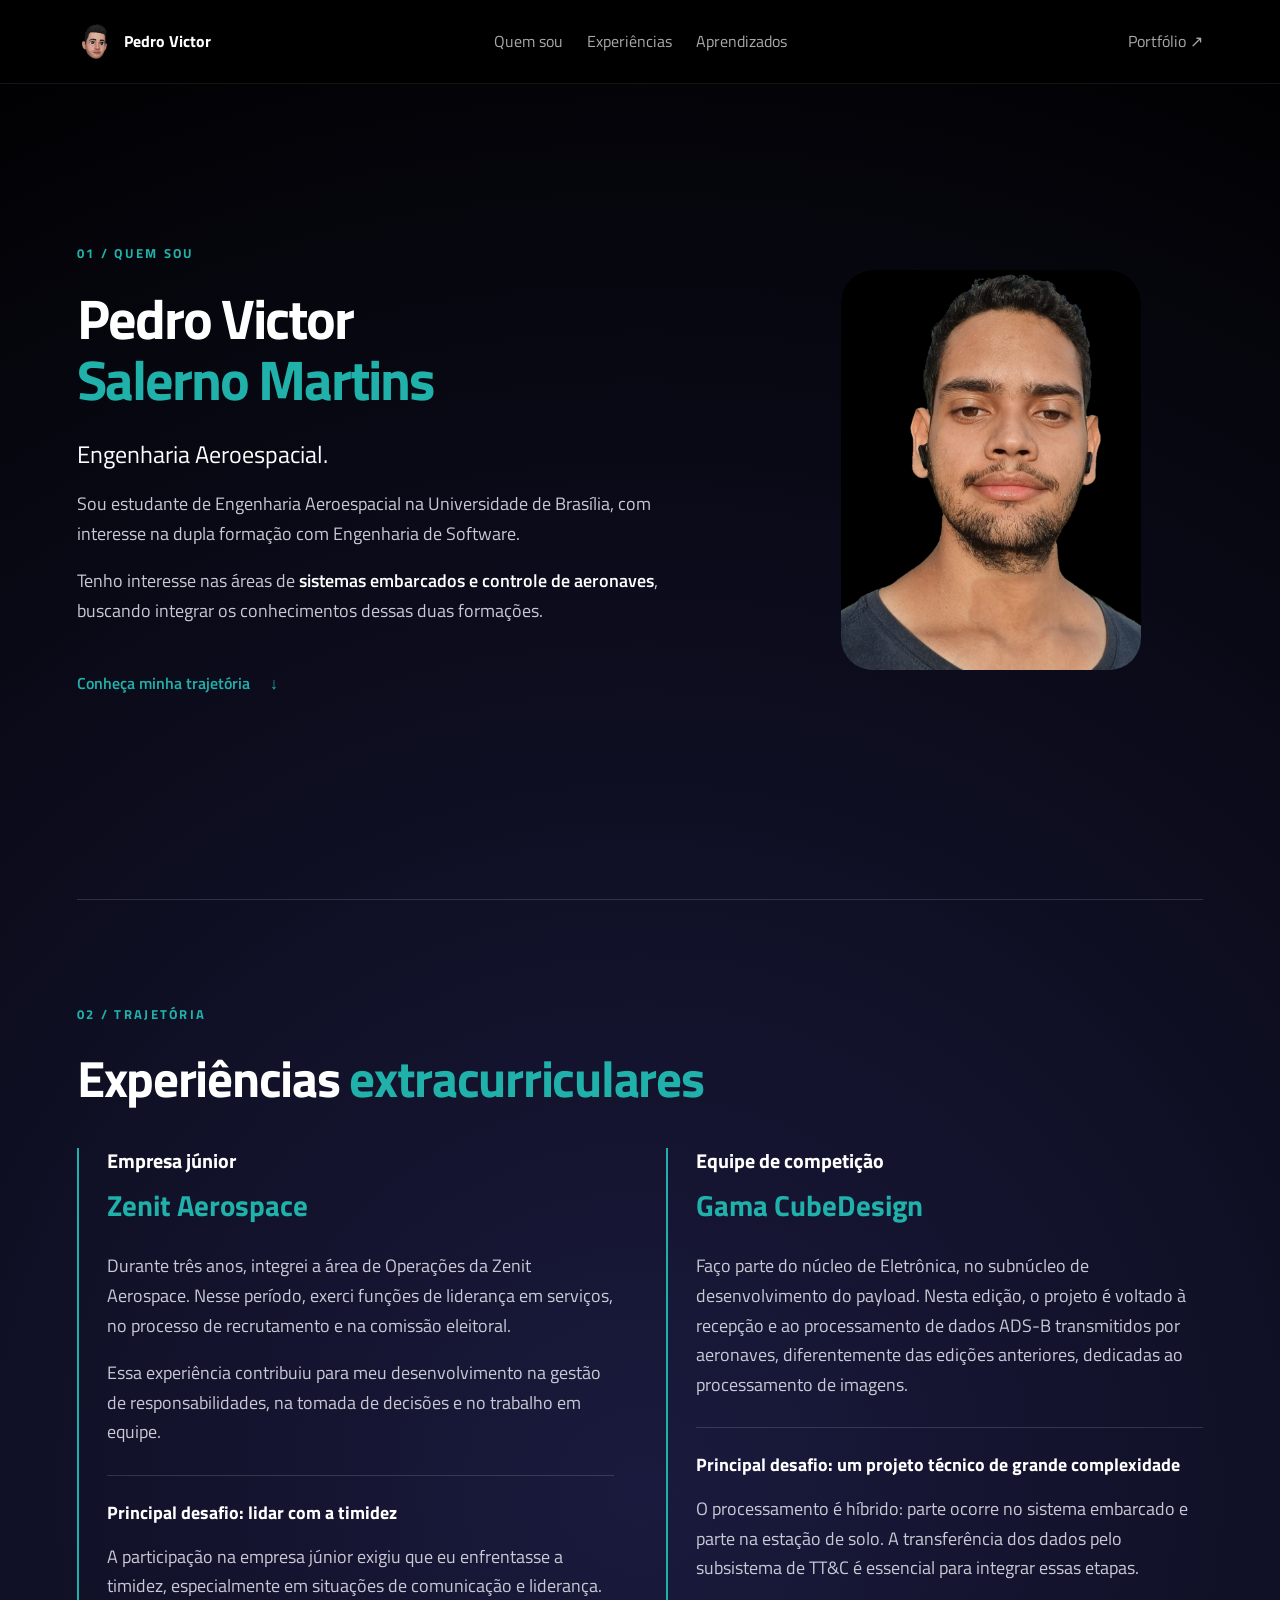
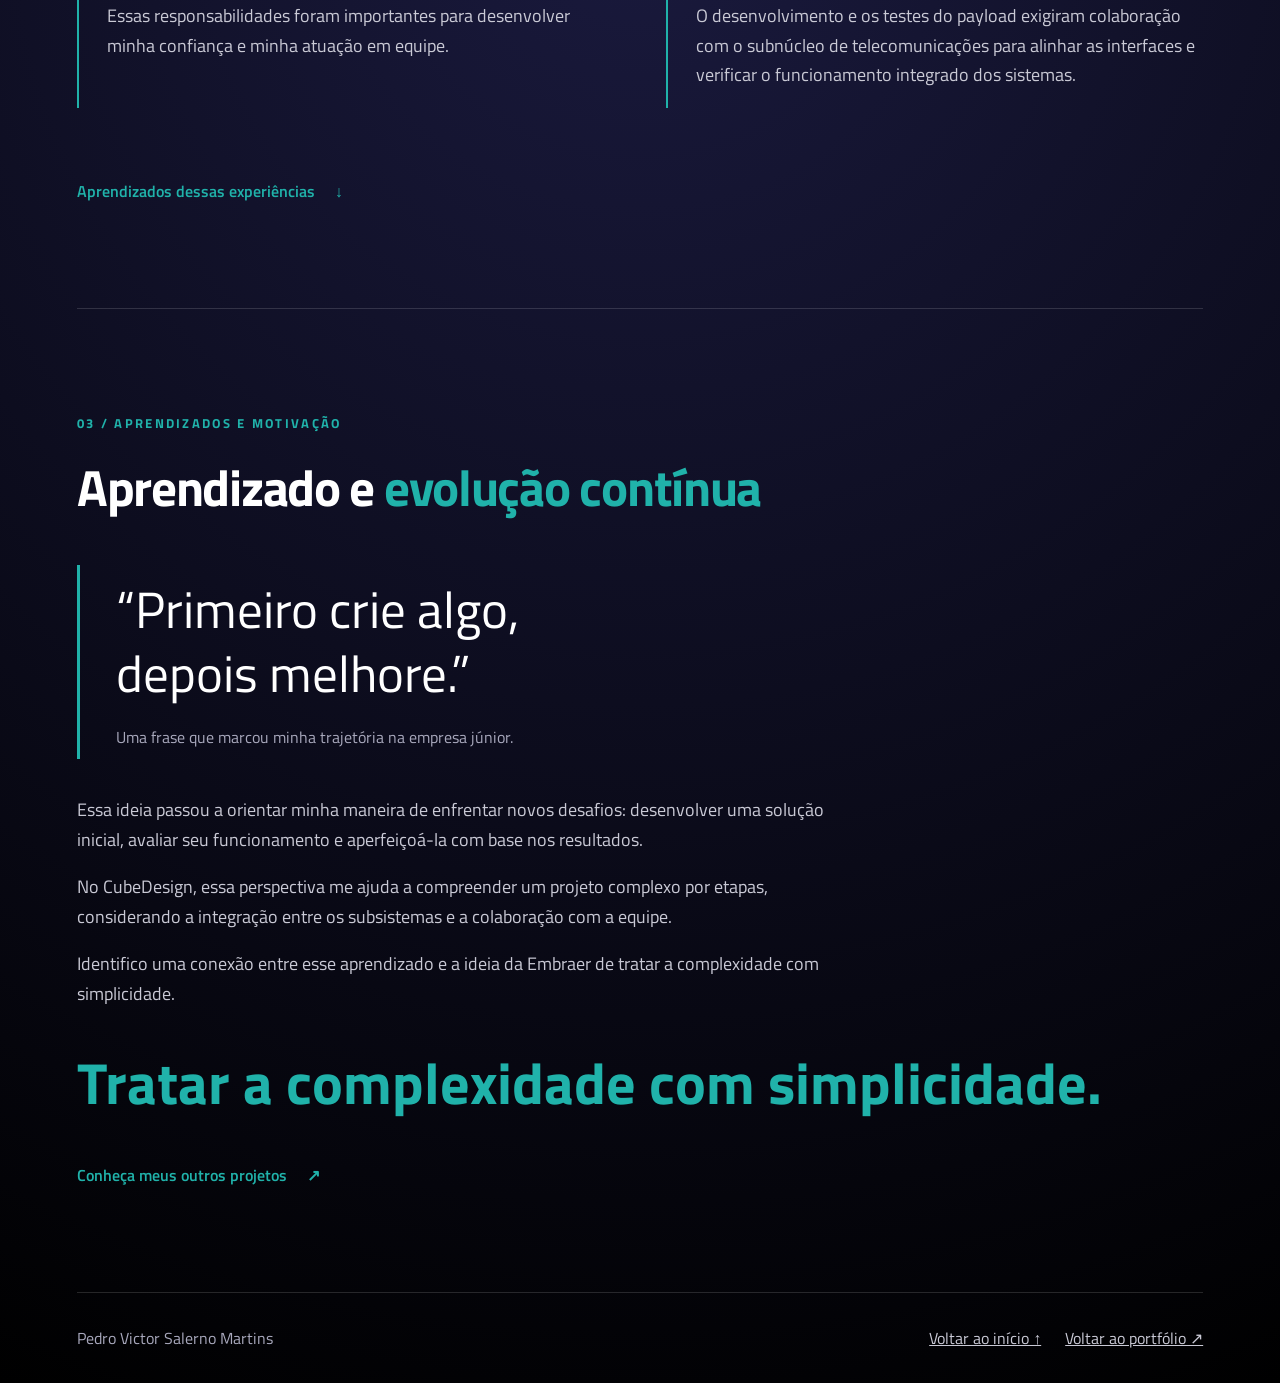
==== apresentacao.html @ 84d7f315 "Adiciona apresentação e melhora responsividade do portfólio" ====
<!DOCTYPE html>
<html lang="pt-BR">
<head>
<meta charset="UTF-8"><meta name="viewport" content="width=device-width, initial-scale=1.0">
<title>Apresentação | Pedro Victor</title>
<meta name="description" content="Conheça minha trajetória em Engenharia Aeroespacial, meu interesse em software e o desenvolvimento do payload ADS-B no Gama CubeDesign.">
<link rel="preconnect" href="https://fonts.googleapis.com"><link rel="preconnect" href="https://fonts.gstatic.com" crossorigin>
<link href="https://fonts.googleapis.com/css2?family=Titillium+Web:wght@400;600;700;900&display=swap" rel="stylesheet">
<link rel="stylesheet" href="style.css"><link rel="stylesheet" href="apresentacao.css">
</head>
<body class="presentation">
<a class="skip-link" href="#quem-sou">Pular para o conteúdo</a>
<header><div class="interface nav"><a class="brand" href="index.html" aria-label="Voltar ao portfólio"><img src="imagens/foto_barraFuncoes.png" alt="" width="35" height="35"><span>Pedro Victor</span></a><nav class="section-nav" aria-label="Seções da apresentação"><ul><li><a href="#quem-sou">Quem sou</a></li><li><a href="#trajetoria">Experiências</a></li><li><a href="#motivacao">Aprendizados</a></li></ul></nav><a class="portfolio-link" href="index.html">Portfólio ↗</a></div></header>
<main>
<section class="chapter hero" id="quem-sou" aria-labelledby="title">
<div><p class="eyebrow">01 / QUEM SOU</p><h1 id="title">Pedro Victor<br><span>Salerno Martins</span></h1><p class="lead">Engenharia Aeroespacial.</p><p>Sou estudante de Engenharia Aeroespacial na Universidade de Brasília, com interesse na dupla formação com Engenharia de Software.</p><p>Tenho interesse nas áreas de <strong>sistemas embarcados e controle de aeronaves</strong>, buscando integrar os conhecimentos dessas duas formações.</p><a class="next" href="#trajetoria">Conheça minha trajetória <span aria-hidden="true">↓</span></a></div>
<figure class="portrait"><img src="imagens/minhaFoto.jpg" alt="Pedro Victor Salerno Martins" width="600" height="800"></figure>
</section>
<section class="chapter" id="trajetoria" aria-labelledby="trajectory-title">
<p class="eyebrow">02 / TRAJETÓRIA</p><h2 id="trajectory-title">Experiências <span>extracurriculares</span></h2>
<div class="trajectory">
<article><h3>Empresa júnior</h3><p class="milestone">Zenit Aerospace</p><p>Durante três anos, integrei a área de Operações da Zenit Aerospace. Nesse período, exerci funções de liderança em serviços, no processo de recrutamento e na comissão eleitoral.</p><p>Essa experiência contribuiu para meu desenvolvimento na gestão de responsabilidades, na tomada de decisões e no trabalho em equipe.</p><div class="experience-challenge"><h4>Principal desafio: lidar com a timidez</h4><p>A participação na empresa júnior exigiu que eu enfrentasse a timidez, especialmente em situações de comunicação e liderança. Essas responsabilidades foram importantes para desenvolver minha confiança e minha atuação em equipe.</p></div></article>
<article><h3>Equipe de competição</h3><p class="milestone">Gama CubeDesign</p><p>Faço parte do núcleo de Eletrônica, no subnúcleo de desenvolvimento do payload. Nesta edição, o projeto é voltado à recepção e ao processamento de dados ADS-B transmitidos por aeronaves, diferentemente das edições anteriores, dedicadas ao processamento de imagens.</p><div class="experience-challenge"><h4>Principal desafio: um projeto técnico de grande complexidade</h4><p>O processamento é híbrido: parte ocorre no sistema embarcado e parte na estação de solo. A transferência dos dados pelo subsistema de TT&amp;C é essencial para integrar essas etapas.</p><p>O desenvolvimento e os testes do payload exigiram colaboração com o subnúcleo de telecomunicações para alinhar as interfaces e verificar o funcionamento integrado dos sistemas.</p></div></article>
</div>
<a class="next" href="#motivacao">Aprendizados dessas experiências <span aria-hidden="true">↓</span></a>
</section>
<section class="chapter motivation" id="motivacao" aria-labelledby="motivation-title">
<p class="eyebrow">03 / APRENDIZADOS E MOTIVAÇÃO</p><h2 id="motivation-title">Aprendizado e <span>evolução contínua</span></h2>
<blockquote>“Primeiro crie algo,<br>depois melhore.”<cite>Uma frase que marcou minha trajetória na empresa júnior.</cite></blockquote>
<div class="reflection"><p>Essa ideia passou a orientar minha maneira de enfrentar novos desafios: desenvolver uma solução inicial, avaliar seu funcionamento e aperfeiçoá-la com base nos resultados.</p><p>No CubeDesign, essa perspectiva me ajuda a compreender um projeto complexo por etapas, considerando a integração entre os subsistemas e a colaboração com a equipe.</p><p>Identifico uma conexão entre esse aprendizado e a ideia da Embraer de tratar a complexidade com simplicidade.</p></div>
<h3 class="embraer-principle">Tratar a complexidade com simplicidade.</h3>
<a class="next" href="index.html#projetos">Conheça meus outros projetos <span aria-hidden="true">↗</span></a>
</section>
</main><footer class="presentation-footer"><p>Pedro Victor Salerno Martins</p><a href="#quem-sou">Voltar ao início ↑</a><a href="index.html">Voltar ao portfólio ↗</a></footer>
</body></html>
---- style.css ----
:root {
    --main-color: #20b2aa;
    --color-text: #ffffff;
    --back-black: #000;
    --back-blue: #1a1a3e;
}

*{
    margin: 0;
    padding: 0;
    box-sizing: border-box;
    font-family: 'Titillium Web', sans-serif;
}
body{
    background: radial-gradient(circle at center, #0a0a20, #000);
    
    height: 100%;
    overflow-x: hidden
}

.interface{
    padding: 1% 10%;
}

.flex{
    display:flex;
    align-items: center;

}
.nav{
    display: flex;
}

/*------------------------------------------------navBar-------------------------------------------------------*/
header > .interface{
    display: flex;
    align-items: center;
    justify-content: space-between;
    position: fixed;
    z-index: 100;
    width: 100%;
    background-color: var(--back-black);
}
header a{ 
    color:rgb(169, 169, 169);
    text-decoration: none;
    height: auto;

    display: inline-block;
    transition: .2s;
}

header a:hover{
    color: var(--color-text);
    transform: scale(1.1);
}

header nav ul{
    list-style-type: none;
}

header nav ul li{
    display: inline-block;
    padding: 0 20px;
    transition: .5s;
}

.logo img {
    width: 35px; 
    height: auto; 
    margin-left: 10%;
}

html {
    scroll-behavior: smooth;
  }

/*------------------------------------------------textoInicial-------------------------------------------------------*/
#inicio .flex {
    height: 100vh;
    display: flex;
    flex-wrap: wrap;
    align-items: center;
    justify-content: space-around;
}

#inicio .textoInicio {
    padding: 1% 1%;
    color: var(--color-text);
    max-width: 60%;
    width: 70%;
    background-color: var(--back-black);
    border-radius: 32px;
}

#l1{
    opacity: 0.6;
    font-size: 1.6rem;
}

#l2{
    color: var(--color-text);
    font-weight: 725;
    font-size: 3rem;
}

#l4{
    font-weight: 200;
    font-size: 1.8rem;  
}

#l4 samp{
    color: var(--main-color);
    font-size: 1.8rem; 
    font-weight: 900;
}

.imagemInicio{
    width: 300px;
    height: 400px;
    background-color: var(--back-blue);
    background-image: url(imagens/minhaFoto.jpg);
    background-size:cover;
    background-position: 1%;
    position: relative;
    border-radius: 32px;
}

/*------------------------------------------------Sobre Mim-------------------------------------------------------*/
#sobreMim{
    display: flex;
    height: 100vh;
    /*background-color: var(--back-black);*/
    align-items: center;
    justify-content: space-around;
}

#sobreMim .caixa{
    margin-top: 5%;
    padding: 3% 10%;
    background-color: var(--back-black);
    border-radius: 32px;
    align-items: center;
    justify-content: space-around;
}

#sobreMim .textoSobreMim{
    align-items: center;
    justify-content: space-around;
    margin: 2% 4%;
    color: var(--color-text);
}

#sobreMim .textoSobreMim p{
    margin: 2% 0;
    text-align: justify;
}

#sobreMim .textoSobreMim h1 span{
    font-size: 32px;
    color: var(--main-color);
}

/*------------------------------------------------projetos-------------------------------------------------------*/
/* ===== Seção Projetos ===== */
#projetos {
  display: flex;
  justify-content: center;
  align-items: center;
  height: 100vh;
  background-color: var(--back-black);
  position: relative;
}

/* remove o padding interno da interface nesta seção */
#projetos > .interface {
  padding: 0;
  width: 100%;
  display: flex;
  align-items: center;
  justify-content: center;
}

#projetos .caixa2 {
    display: flex;
    justify-content: center;
    color: var(--color-text);
}

#projetos .titulo h1 span{
    font-size: 32px;
    color: var(--main-color);
}

/* caixa principal centralizada */
#projetos .caixa1 {
  width: 80%;
  max-width: 1200px;
  height: 70vh;
  background-color: var(--back-blue);
  border-radius: 28px;
  display: flex;
  flex-direction: column;
  align-items: center;
  justify-content: flex-start;
  padding: 1rem;
  box-shadow: 0 0 20px rgba(0,0,0,0.5);
  overflow: hidden;
}

/* container interno com scroll horizontal */
#projetos .flex {
  display: flex;
  flex-wrap: nowrap;           /* impede quebra de linha */
  overflow-x: auto;            /* força rolagem horizontal */
  overflow-y: hidden;
  width: 100%;
  height: 100%;
  gap: 1.2rem;
  scroll-behavior: smooth;
  padding: 1rem;
  scroll-snap-type: x mandatory;
  -webkit-overflow-scrolling: touch;
}

/* ===== Layout horizontal dos projetos ===== */
/* ===== Container com rolagem ===== */
.projects-container {
  width: 100%;
  height: 70vh; /* altura visível — pode ajustar conforme desejar */
  overflow-y: auto; /* ativa rolagem vertical */
  padding-right: 0.5rem;
  box-sizing: border-box;
  scroll-behavior: smooth;
}

/* Barra de rolagem estilizada (funciona em navegadores baseados em WebKit e Firefox moderno) */
.projects-container::-webkit-scrollbar {
  width: 10px;
}
.projects-container::-webkit-scrollbar-thumb {
  background: rgba(255, 255, 255, 0.3);
  border-radius: 6px;
}
.projects-container::-webkit-scrollbar-thumb:hover {
  background: rgba(255, 255, 255, 0.5);
}
.projects-container::-webkit-scrollbar-track {
  background: rgba(255, 255, 255, 0.05);
}

.projects-grid {
  display: flex;
  flex-wrap: wrap;           /* permite quebrar linha em telas pequenas */
  justify-content: center;   /* centraliza horizontalmente */
  align-items: flex-start;
  gap: 2.5rem;               /* espaçamento entre os blocos */
  width: 100%;
  padding: 2rem;
  box-sizing: border-box;
}

/* Cada projeto (imagem + descrição lado a lado) */
.project-item {
  display: flex;
  align-items: center;
  gap: 1.5rem;
  background-color: rgba(255, 255, 255, 0.05);
  padding: 1.5rem;
  border-radius: 20px;
  box-shadow: 0 0 15px rgba(0,0,0,0.3);
  width: 48%;                /* dois projetos lado a lado */
  max-width: 700px;
  min-width: 400px;
  transition: transform 0.3s ease, box-shadow 0.3s ease;
}

.project-item:hover {
  transform: scale(1.02);
  box-shadow: 0 0 25px rgba(0,0,0,0.4);
}

/* Imagem do projeto */
.proj-photo {
  flex: 0 0 220px;
  height: 220px;
  border-radius: 16px;
  overflow: hidden;
  background-color: #111;
}
.proj-photo img {
  width: 100%;
  height: 100%;
  object-fit: cover;
}

/* Descrição do projeto */
.proj-desc {
  flex: 1;
  color: var(--color-text);
}
.proj-desc h3 {
  margin-bottom: .5rem;
  color: var(--main-color);
  font-size: 1.3rem;
}
.proj-desc p {
  font-size: .95rem;
  line-height: 1.4;
  text-align: justify;
}
.proj-desc .tools {
  margin-top: .4rem;
  font-size: .9rem;
  opacity: .85;
}
.proj-desc a {
  margin-top: .6rem;
  color: var(--color-text);
  text-decoration: underline;
  font-weight: 600;
  display: inline-block;
}
.proj-desc a {
  position: relative;
  z-index: 5; /* garante prioridade de clique */
  pointer-events: auto;
}
.projects-container,
.caixa1 {
  pointer-events: auto;
}


/* ===== Responsividade ===== */
@media (max-width: 950px) {
  .projects-grid {
    flex-direction: column;  /* empilha os projetos no mobile */
    align-items: center;
  }

  .project-item {
    width: 90%;
    flex-direction: column;
    text-align: center;
  }

  .proj-photo {
    width: 100%;
    height: 220px;
  }
}



#p1, #p2, #p3 {
    margin: 0;
    text-align: center; /* Centraliza texto */
}

#p1 {
    font-size: 1.8rem;
    font-weight: 900;
    margin-bottom: 1rem; /* Adicionado espaço abaixo */
}

#p2 {
    color: var(--color-text);
    font-size: 1rem;
    font-weight: 400;
   
}

#p3{
    color: var(--color-text);
    font-size: 1.5rem;
    font-weight: 600;
    margin-top: 1rem; /* Espaçamento acima */
    display: block; /* Transforma o link em bloco para ocupar toda a largura disponível */
}
#p3 a{
    color: var(--color-text)
}
.descricao {
    padding: 1% 1%;
    width: 90%;
    border-radius: 20px;
    text-align: center;
}

.ferramentas {
    width: 40%;
    border-radius: 32px;
    opacity: .7;
    text-align: center;
}



/*------------------------------------------------rodape-------------------------------------------------------*/
footer{
    padding: 20px 0;
}

.emoteRodape img{
    width: 100px; 
    height: auto;
}

.rodape .btnRedeSociais button{
    width: 50px;
    height: 50px;
    margin: 0 6px;
    border-radius: 50%;
    border: 0;
    font-size: 32px;
    background-color: var(--main-color);
    cursor: pointer;
}

footer .flex{
    justify-content: space-between;
}

footer .rodape{
    padding: 20px 0;
}

footer .rodape p i{
    color: var(--main-color);
}

footer .rodape p a{
    margin-left: 4px;
    color: var(--color-text);
}

.rodape .btnRedeSociais button i.fab.fa-github{
    color: var(--back-black);
}

.rodape .btnRedeSociais button i.fab.fa-linkedin-in{
    color: var(--back-black);
}

.borda{
    border-top: 2px solid var(--main-color);
}

/*------------------------------------------------Interatividade-------------------------------------------------------*/
@media screen and (max-width:936px){
    #inicio .flex{
        margin-top: 30%;
        height: auto;
    }

    #inicio .textoInicio p{
        font-size: 1.7rem;
        padding: 3% 3%;
    }

    #sobreMim {
       height: 120vh;
    }

    #sobreMim .interface{
        padding: 15% 10%;
    }

    #projetos .interface{
        padding: 15%;
    }
}

html {
  scroll-behavior: smooth;
}

.revealed {
  animation: fadeIn 0.8s ease forwards;
}

@keyframes fadeIn {
  from {
    opacity: 0;
    transform: translateY(20px);
  }
  to {
    opacity: 1;
    transform: translateY(0);
  }
}


body {
  background: radial-gradient(circle at center, #1a1a3e, #000);
  transition: background 0.2s ease;
  height: 100%;
  overflow-x: hidden;
}


/* ===== Flex (container dos projetos) - scrollbar visível e estilizada ===== */
#projetos .flex {
  display: flex;
  flex-wrap: nowrap;
  overflow-x: auto;     /* permite rolagem horizontal */
  overflow-y: hidden;
  width: 100%;
  height: 100%;
  gap: 1.2rem;
  padding: 1rem;
  padding-bottom: 22px; /* deixa espaço para a barra de rolagem */
  scroll-behavior: smooth;
  scroll-snap-type: x mandatory;
  -webkit-overflow-scrolling: touch;
}

/* ===== WebKit (Chrome, Edge, Safari) ===== */
#projetos .flex::-webkit-scrollbar {
  height: 12px;                 /* altura da barra horizontal */
}

#projetos .flex::-webkit-scrollbar-track {
  background: rgba(255,255,255,0.04);
  border-radius: 10px;
  margin: 3px 0;                /* espaço entre track e bordas da div */
}

#projetos .flex::-webkit-scrollbar-thumb {
  background: linear-gradient(90deg, rgba(32,178,170,0.9), rgba(26,26,62,0.9));
  border-radius: 10px;
  border: 2px solid rgba(0,0,0,0.15);
  min-width: 30px;
}

/* Thumb hover */
#projetos .flex::-webkit-scrollbar-thumb:hover {
  filter: brightness(1.05);
}

/* ===== Firefox ===== */
#projetos .flex {
  scrollbar-width: thin;
  scrollbar-color: rgba(32,178,170,0.9) rgba(255,255,255,0.04);
}

/* opcional: deixa o contêiner com fundo levemente translúcido onde a scrollbar fica */
#projetos .flex::after {
  content: "";
  position: absolute;
  pointer-events: none;
}

/* Navegação com acesso à apresentação. */
@media (max-width: 760px) {
  header > .interface.nav { padding: 12px 4%; gap: 16px; }
  header .nav > .flex { min-width: 0; }
  header .navb ul { display: flex; flex-wrap: wrap; justify-content: flex-end; gap: 8px 14px; }
  header .navb ul li { padding: 0; font-size: .9rem; }
  header .logo { flex-shrink: 0; }
}

/* Layout fluido para celulares, tablets e computadores. */
html { scroll-padding-top: 110px; }
body { overflow-wrap: break-word; }
.interface { width: 100%; max-width: 1440px; margin-inline: auto; padding: 24px clamp(20px, 6vw, 88px); }
header > .interface.nav { max-width: none; top: 0; padding: 12px clamp(16px, 5vw, 72px); gap: 20px; }
header .navb ul { display: flex; flex-wrap: wrap; justify-content: flex-end; gap: 4px 20px; }
header .navb ul li { padding: 0; }
header nav a { padding-block: 10px; }
header .logo { flex-shrink: 0; }
header .nav > .flex { min-width: 0; }
#inicio .flex { min-height: 100svh; height: auto; margin-top: 0; padding-block: 110px 48px; gap: 40px; flex-wrap: nowrap; }
#inicio .textoInicio { width: auto; max-width: none; flex: 1; min-width: 0; padding: 24px; }
#inicio .textoInicio #l1 { font-size: clamp(1.15rem, 2vw, 1.6rem); }
#inicio .textoInicio #l2 { font-size: clamp(2rem, 4vw, 3rem); line-height: 1.15; }
#inicio .textoInicio #l4, #inicio .textoInicio #l4 samp { font-size: clamp(1.2rem, 2.2vw, 1.8rem); }
.imagemInicio { width: min(300px, 100%); height: auto; aspect-ratio: 3 / 4; flex-shrink: 0; }
#sobreMim { height: auto; min-height: 80svh; padding-block: 48px; }
#sobreMim .interface { padding: 24px clamp(20px, 6vw, 88px); }
#sobreMim .caixa { margin-top: 0; padding: clamp(24px, 5vw, 64px); }
#sobreMim .textoSobreMim { margin: 0; }
#sobreMim .textoSobreMim p { text-align: left; line-height: 1.7; margin-block: 20px; }
#projetos { height: auto; padding-block: 64px; }
#projetos > .interface { padding: 0 clamp(16px, 4vw, 64px); }
#projetos .caixa1 { width: 100%; height: auto; max-width: 1280px; padding: clamp(16px, 3vw, 36px); overflow: visible; }
#projetos .titulo { text-align: center; }
#projetos .flex { display: block; height: auto; padding: 0; overflow: visible; scroll-snap-type: none; }
#projetos .flex::after { content: none; }
.projects-container { height: auto; padding: 0; overflow: visible; }
.projects-grid { display: grid; grid-template-columns: repeat(2, minmax(0, 1fr)); gap: 24px; padding: 28px 0 0; }
.project-item { width: 100%; min-width: 0; max-width: none; height: 100%; flex-direction: column; align-items: stretch; padding: clamp(16px, 2vw, 24px); }
.proj-photo { flex: none; width: 100%; height: auto; aspect-ratio: 16 / 10; }
.proj-desc { min-width: 0; }
.proj-desc p { text-align: left; line-height: 1.6; }
.proj-desc a { padding-block: 10px; }
footer .flex { gap: 24px; flex-wrap: wrap; }
footer .rodape p a { overflow-wrap: anywhere; }
@media (max-width: 760px) {
  #inicio .flex { flex-direction: column; padding-top: 112px; gap: 32px; }
  #inicio .textoInicio { width: 100%; }
  #inicio .textoInicio p { padding: 0; }
  #sobreMim { min-height: 0; padding-block: 24px; }
  .projects-grid { grid-template-columns: minmax(0, 1fr); }
  .project-item { text-align: left; }
  header .navb ul { gap: 0 14px; }
  header .navb a { font-size: .9rem; }
}
@media (prefers-reduced-motion: reduce) {
  html { scroll-behavior: auto; }
  *, *::before, *::after { animation: none !important; transition: none !important; }
}
---- apresentacao.css ----
/* A apresentação reutiliza a paleta e a tipografia do portfólio. */
.presentation { color: var(--color-text); line-height: 1.65; }
.presentation header > .interface { padding: 16px max(6%, calc((100% - 1160px) / 2)); border-bottom: 1px solid #ffffff14; gap: 20px; }
.brand { display: flex; align-items: center; gap: 12px; font-weight: 700; color: white; }
.brand img { object-fit: contain; }
.presentation header nav ul { display: flex; gap: 24px; }
.presentation header nav ul li { padding: 0; }
.presentation [aria-current="page"] { color: var(--main-color); }
.presentation a:focus-visible { outline: 2px solid var(--main-color); outline-offset: 6px; }
.skip-link { position: fixed; top: -80px; left: 20px; z-index: 200; background: black; color: white; padding: 12px; }
.skip-link:focus { top: 12px; }
.chapter { max-width: 1160px; width: 88%; margin: auto; padding: 104px 0; scroll-margin-top: 78px; border-bottom: 1px solid #ffffff24; }
.hero { display: grid; grid-template-columns: 1.5fr 1fr; align-items: center; gap: 80px; min-height: 100svh; padding-top: 144px; }
.eyebrow { color: var(--main-color); font-size: .8rem; font-weight: 700; letter-spacing: .18em; margin-bottom: 24px; }
.presentation h1 { font-size: clamp(2.5rem, 4.4vw, 4.5rem); line-height: 1.08; letter-spacing: -.035em; margin-bottom: 28px; }
.presentation h2 { font-size: clamp(2rem, 4vw, 3.6rem); line-height: 1.15; letter-spacing: -.025em; margin-bottom: 40px; }
.presentation h1 span, .presentation h2 span { color: var(--main-color); }
.presentation h3 { font-size: 1.4rem; margin-bottom: 12px; line-height: 1.3; }
.chapter p:not(.eyebrow):not(.milestone) { color: #c9c9d5; font-size: 1.12rem; margin-bottom: 18px; max-width: 780px; }
.chapter .lead { font-size: 1.5rem !important; color: white !important; line-height: 1.4; }
.chapter strong { color: white; font-weight: 600; }
.portrait img { width: 100%; height: 440px; object-fit: cover; border-radius: 32px; display: block; }
.presentation figcaption { font-size: .85rem; color: #a8a8bc; margin-top: 16px; }
.next { color: var(--main-color); text-decoration: none; display: inline-flex; gap: 20px; align-items: center; margin-top: 26px; font-weight: 600; }
.next:hover { color: white; }
.trajectory { display: grid; grid-template-columns: 1fr 1fr; gap: 64px; margin-bottom: 44px; }
.trajectory article { border-left: 2px solid var(--main-color); padding-left: 28px; }
.milestone { color: var(--main-color); font-size: 1.8rem; font-weight: 700; margin-bottom: 6px; }
.project-story { background: #0009; border-radius: 32px; padding: 36px 44px; }
.project-story .eyebrow { margin-bottom: 16px; }
.motivation blockquote { border-left: 3px solid var(--main-color); padding: 12px 0 12px 36px; font-size: clamp(2rem, 4vw, 3.5rem); line-height: 1.25; margin: 48px 0 36px; }
.motivation cite { display: block; font-size: 1rem; color: #a8a8bc; font-style: normal; margin-top: 22px; }
.architecture { background: var(--back-black); border-radius: 32px; padding: 36px; margin: 36px 0; }
.architecture ol { list-style: none; display: grid; grid-template-columns: repeat(3, 1fr); gap: 36px; }
.architecture li { border-top: 2px solid var(--main-color); padding-top: 18px; }
.step { display: block; color: var(--main-color); font-size: .9rem; margin-bottom: 12px; }
.presentation-footer { width: 88%; max-width: 1160px; margin: auto; display: flex; flex-wrap: wrap; gap: 24px; padding: 32px 0; color: #a8a8bc; }
.presentation-footer p { margin-right: auto; }
.presentation-footer a { color: #c9c9d5; }
@media(max-width: 760px) { .hero { grid-template-columns: 1fr; gap: 36px; } .chapter { padding: 72px 0; } .hero { padding-top: 132px; } .portrait { max-width: 380px; } .portrait img { height: 360px; } .trajectory { grid-template-columns: 1fr; gap: 30px; } .architecture ol { grid-template-columns: 1fr; gap: 24px; } .project-story, .architecture { padding: 28px; } .motivation blockquote { padding-left: 22px; } .brand span { display: none; } .presentation header nav ul { gap: 18px; } }
@media(prefers-reduced-motion: reduce) { html { scroll-behavior: auto; } }

/* Experiências e desafios apresentados em paralelo. */
.trajectory h3 { font-size: 1.25rem; margin-bottom: 8px; }
.trajectory .milestone { margin-bottom: 22px; }
.experience-challenge { margin-top: 28px; padding-top: 24px; border-top: 1px solid #ffffff24; }
.experience-challenge h4 { color: white; font-size: 1.12rem; line-height: 1.45; margin-bottom: 16px; }
.chapter p.embraer-principle { color: var(--main-color); font-size: clamp(1.2rem, 2.7vw, 2rem); font-weight: 700; max-width: none; margin-top: 40px; }

/* Foto com as mesmas proporções e enquadramento do portfólio. */
.presentation .portrait { width: 300px; max-width: 100%; justify-self: center; }
.presentation .portrait img { width: 300px; max-width: 100%; height: 400px; object-fit: cover; object-position: 1% center; border-radius: 32px; background-color: var(--back-blue); }
.chapter p.embraer-principle {font-size: clamp(2rem, 4vw, 3.5rem);font-weight: 700;line-height: 1.2;}
.presentation header > .interface.nav { display: grid; grid-template-columns: 1fr auto 1fr; gap: 24px; }
.presentation .section-nav { justify-self: center; }
.presentation .portfolio-link { justify-self: end; }
@media (max-width: 760px) {
  .presentation header > .interface.nav { grid-template-columns: 1fr 1fr; gap: 10px 16px; padding: 12px 6%; }
  .presentation .section-nav { grid-column: 1 / -1; grid-row: 2; }
  .presentation .portfolio-link { grid-column: 2; grid-row: 1; }
  .presentation .section-nav ul { gap: 22px; }
  .presentation .section-nav a { font-size: .9rem; }
  .presentation .chapter { scroll-margin-top: 112px; }
  .presentation .hero { padding-top: 156px; }
}

/* A grade não força largura mínima e se reorganiza em tablets. */
.presentation .hero { grid-template-columns: minmax(0, 1.5fr) minmax(0, 1fr); gap: clamp(28px, 5vw, 80px); }
.presentation .hero > *, .trajectory > * { min-width: 0; }
.presentation .trajectory { grid-template-columns: repeat(2, minmax(0, 1fr)); gap: clamp(24px, 4vw, 64px); }
.presentation .portrait img { width: 100%; height: auto; aspect-ratio: 3 / 4; }
.presentation header > .interface.nav { grid-template-columns: minmax(0, 1fr) auto minmax(0, 1fr); }
.presentation header a { padding-block: 8px; }
.presentation .brand { line-height: 1.2; }
.presentation h1, .presentation h2, .presentation blockquote { overflow-wrap: anywhere; }
@media (max-width: 960px) {
  .presentation .hero { grid-template-columns: minmax(0, 1fr); gap: 36px; }
  .presentation .hero .portrait { justify-self: center; }
  .presentation .brand span { display: none; }
}
@media (max-width: 760px) {
  .presentation header > .interface.nav { grid-template-columns: 1fr 1fr; gap: 4px 16px; padding: 8px 6%; }
  .presentation .trajectory { grid-template-columns: minmax(0, 1fr); gap: 36px; }
  .presentation .section-nav ul { gap: clamp(10px, 4vw, 22px); }
  .presentation .hero { padding-top: 164px; }
  .presentation .chapter { scroll-margin-top: 128px; }
  .presentation .trajectory article { padding-left: 20px; }
}

/* Subtítulo final: independente das regras de tamanho dos parágrafos. */
.presentation .chapter h3.embraer-principle {
  font-size: clamp(2rem, 4.5vw, 3.6rem);
  line-height: 1.2;
  font-weight: 700;
  color: var(--main-color);
  margin: 40px 0 18px;
  max-width: none;
}
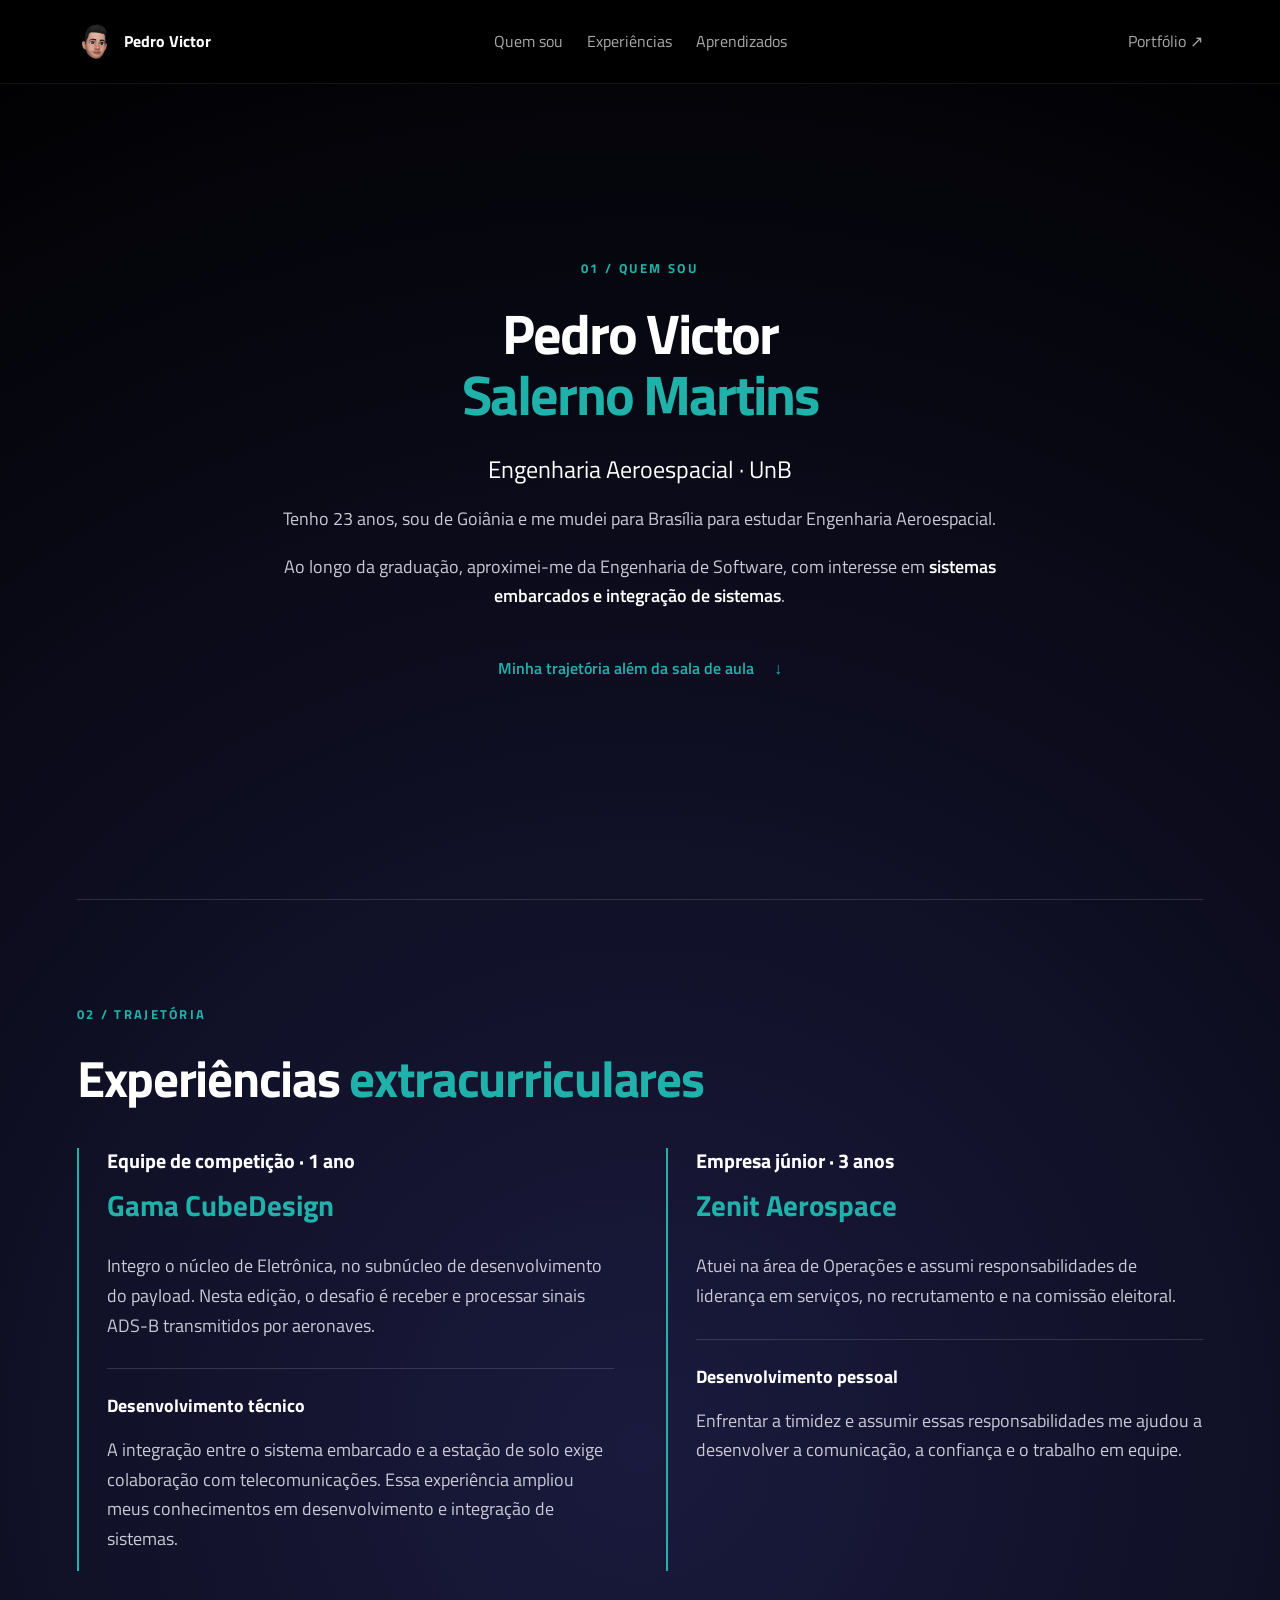
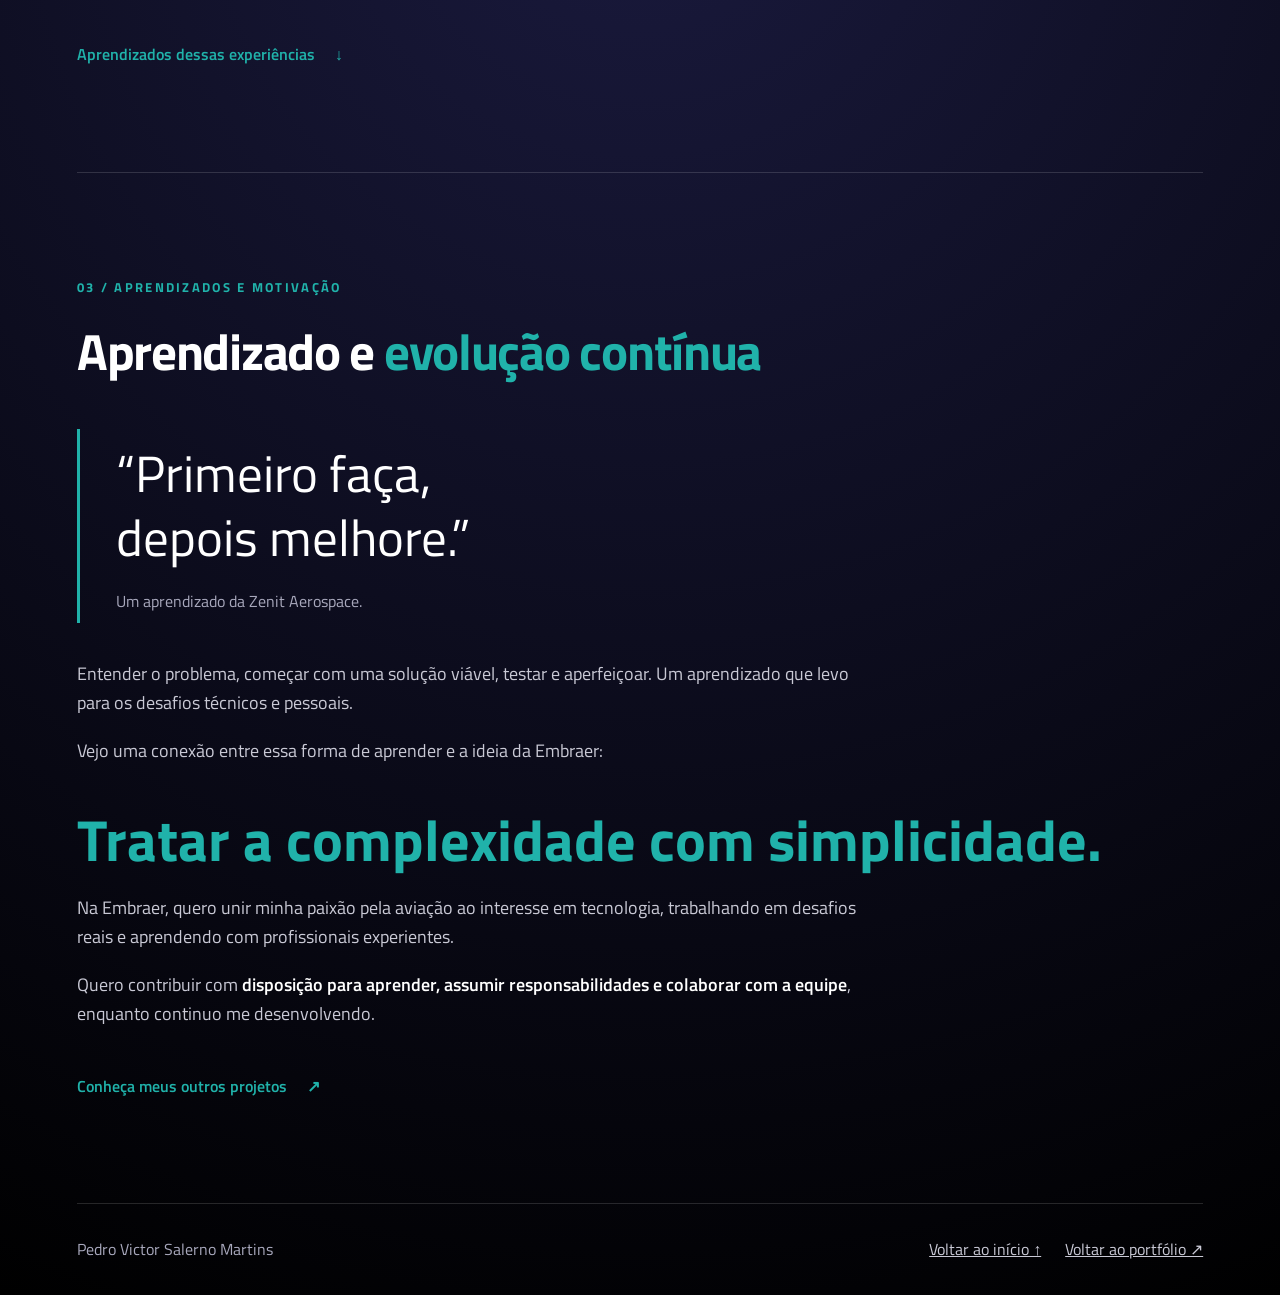
==== commit 6b18cc82: "Atualiza roteiro e centraliza apresentação pessoal" ====
--- a/apresentacao.html
+++ b/apresentacao.html
@@ -13,22 +13,51 @@
 <header><div class="interface nav"><a class="brand" href="index.html" aria-label="Voltar ao portfólio"><img src="imagens/foto_barraFuncoes.png" alt="" width="35" height="35"><span>Pedro Victor</span></a><nav class="section-nav" aria-label="Seções da apresentação"><ul><li><a href="#quem-sou">Quem sou</a></li><li><a href="#trajetoria">Experiências</a></li><li><a href="#motivacao">Aprendizados</a></li></ul></nav><a class="portfolio-link" href="index.html">Portfólio ↗</a></div></header>
 <main>
 <section class="chapter hero" id="quem-sou" aria-labelledby="title">
-<div><p class="eyebrow">01 / QUEM SOU</p><h1 id="title">Pedro Victor<br><span>Salerno Martins</span></h1><p class="lead">Engenharia Aeroespacial.</p><p>Sou estudante de Engenharia Aeroespacial na Universidade de Brasília, com interesse na dupla formação com Engenharia de Software.</p><p>Tenho interesse nas áreas de <strong>sistemas embarcados e controle de aeronaves</strong>, buscando integrar os conhecimentos dessas duas formações.</p><a class="next" href="#trajetoria">Conheça minha trajetória <span aria-hidden="true">↓</span></a></div>
-<figure class="portrait"><img src="imagens/minhaFoto.jpg" alt="Pedro Victor Salerno Martins" width="600" height="800"></figure>
+<div>
+<p class="eyebrow">01 / QUEM SOU</p>
+<h1 id="title">Pedro Victor<br><span>Salerno Martins</span></h1>
+<p class="lead">Engenharia Aeroespacial · UnB</p>
+<p>Tenho 23 anos, sou de Goiânia e me mudei para Brasília para estudar Engenharia Aeroespacial.</p>
+<p>Ao longo da graduação, aproximei-me da Engenharia de Software, com interesse em <strong>sistemas embarcados e integração de sistemas</strong>.</p>
+<a class="next" href="#trajetoria">Minha trajetória além da sala de aula <span aria-hidden="true">↓</span></a>
+</div>
 </section>
 <section class="chapter" id="trajetoria" aria-labelledby="trajectory-title">
 <p class="eyebrow">02 / TRAJETÓRIA</p><h2 id="trajectory-title">Experiências <span>extracurriculares</span></h2>
 <div class="trajectory">
-<article><h3>Empresa júnior</h3><p class="milestone">Zenit Aerospace</p><p>Durante três anos, integrei a área de Operações da Zenit Aerospace. Nesse período, exerci funções de liderança em serviços, no processo de recrutamento e na comissão eleitoral.</p><p>Essa experiência contribuiu para meu desenvolvimento na gestão de responsabilidades, na tomada de decisões e no trabalho em equipe.</p><div class="experience-challenge"><h4>Principal desafio: lidar com a timidez</h4><p>A participação na empresa júnior exigiu que eu enfrentasse a timidez, especialmente em situações de comunicação e liderança. Essas responsabilidades foram importantes para desenvolver minha confiança e minha atuação em equipe.</p></div></article>
-<article><h3>Equipe de competição</h3><p class="milestone">Gama CubeDesign</p><p>Faço parte do núcleo de Eletrônica, no subnúcleo de desenvolvimento do payload. Nesta edição, o projeto é voltado à recepção e ao processamento de dados ADS-B transmitidos por aeronaves, diferentemente das edições anteriores, dedicadas ao processamento de imagens.</p><div class="experience-challenge"><h4>Principal desafio: um projeto técnico de grande complexidade</h4><p>O processamento é híbrido: parte ocorre no sistema embarcado e parte na estação de solo. A transferência dos dados pelo subsistema de TT&amp;C é essencial para integrar essas etapas.</p><p>O desenvolvimento e os testes do payload exigiram colaboração com o subnúcleo de telecomunicações para alinhar as interfaces e verificar o funcionamento integrado dos sistemas.</p></div></article>
+<article>
+<h3>Equipe de competição · 1 ano</h3>
+<p class="milestone">Gama CubeDesign</p>
+<p>Integro o núcleo de Eletrônica, no subnúcleo de desenvolvimento do payload. Nesta edição, o desafio é receber e processar sinais ADS-B transmitidos por aeronaves.</p>
+<div class="experience-challenge">
+<h4>Desenvolvimento técnico</h4>
+<p>A integração entre o sistema embarcado e a estação de solo exige colaboração com telecomunicações. Essa experiência ampliou meus conhecimentos em desenvolvimento e integração de sistemas.</p>
+</div>
+</article>
+<article>
+<h3>Empresa júnior · 3 anos</h3>
+<p class="milestone">Zenit Aerospace</p>
+<p>Atuei na área de Operações e assumi responsabilidades de liderança em serviços, no recrutamento e na comissão eleitoral.</p>
+<div class="experience-challenge">
+<h4>Desenvolvimento pessoal</h4>
+<p>Enfrentar a timidez e assumir essas responsabilidades me ajudou a desenvolver a comunicação, a confiança e o trabalho em equipe.</p>
+</div>
+</article>
 </div>
 <a class="next" href="#motivacao">Aprendizados dessas experiências <span aria-hidden="true">↓</span></a>
 </section>
 <section class="chapter motivation" id="motivacao" aria-labelledby="motivation-title">
 <p class="eyebrow">03 / APRENDIZADOS E MOTIVAÇÃO</p><h2 id="motivation-title">Aprendizado e <span>evolução contínua</span></h2>
-<blockquote>“Primeiro crie algo,<br>depois melhore.”<cite>Uma frase que marcou minha trajetória na empresa júnior.</cite></blockquote>
-<div class="reflection"><p>Essa ideia passou a orientar minha maneira de enfrentar novos desafios: desenvolver uma solução inicial, avaliar seu funcionamento e aperfeiçoá-la com base nos resultados.</p><p>No CubeDesign, essa perspectiva me ajuda a compreender um projeto complexo por etapas, considerando a integração entre os subsistemas e a colaboração com a equipe.</p><p>Identifico uma conexão entre esse aprendizado e a ideia da Embraer de tratar a complexidade com simplicidade.</p></div>
+<blockquote>“Primeiro faça,<br>depois melhore.”<cite>Um aprendizado da Zenit Aerospace.</cite></blockquote>
+<div class="reflection">
+<p>Entender o problema, começar com uma solução viável, testar e aperfeiçoar. Um aprendizado que levo para os desafios técnicos e pessoais.</p>
+<p>Vejo uma conexão entre essa forma de aprender e a ideia da Embraer:</p>
+</div>
 <h3 class="embraer-principle">Tratar a complexidade com simplicidade.</h3>
+<div class="reflection">
+<p>Na Embraer, quero unir minha paixão pela aviação ao interesse em tecnologia, trabalhando em desafios reais e aprendendo com profissionais experientes.</p>
+<p>Quero contribuir com <strong>disposição para aprender, assumir responsabilidades e colaborar com a equipe</strong>, enquanto continuo me desenvolvendo.</p>
+</div>
 <a class="next" href="index.html#projetos">Conheça meus outros projetos <span aria-hidden="true">↗</span></a>
 </section>
 </main><footer class="presentation-footer"><p>Pedro Victor Salerno Martins</p><a href="#quem-sou">Voltar ao início ↑</a><a href="index.html">Voltar ao portfólio ↗</a></footer>
--- a/apresentacao.css
+++ b/apresentacao.css
@@ -96,3 +96,11 @@
   margin: 40px 0 18px;
   max-width: none;
 }
+
+/* Introdução sem fotografia. */
+.presentation .hero { grid-template-columns: minmax(0, 1fr); }
+.presentation .hero > div { max-width: 800px; }
+
+/* Centralização da apresentação pessoal. */
+.presentation .hero > div { width: 100%; margin-inline: auto; text-align: center; }
+.presentation .hero p { margin-inline: auto; }
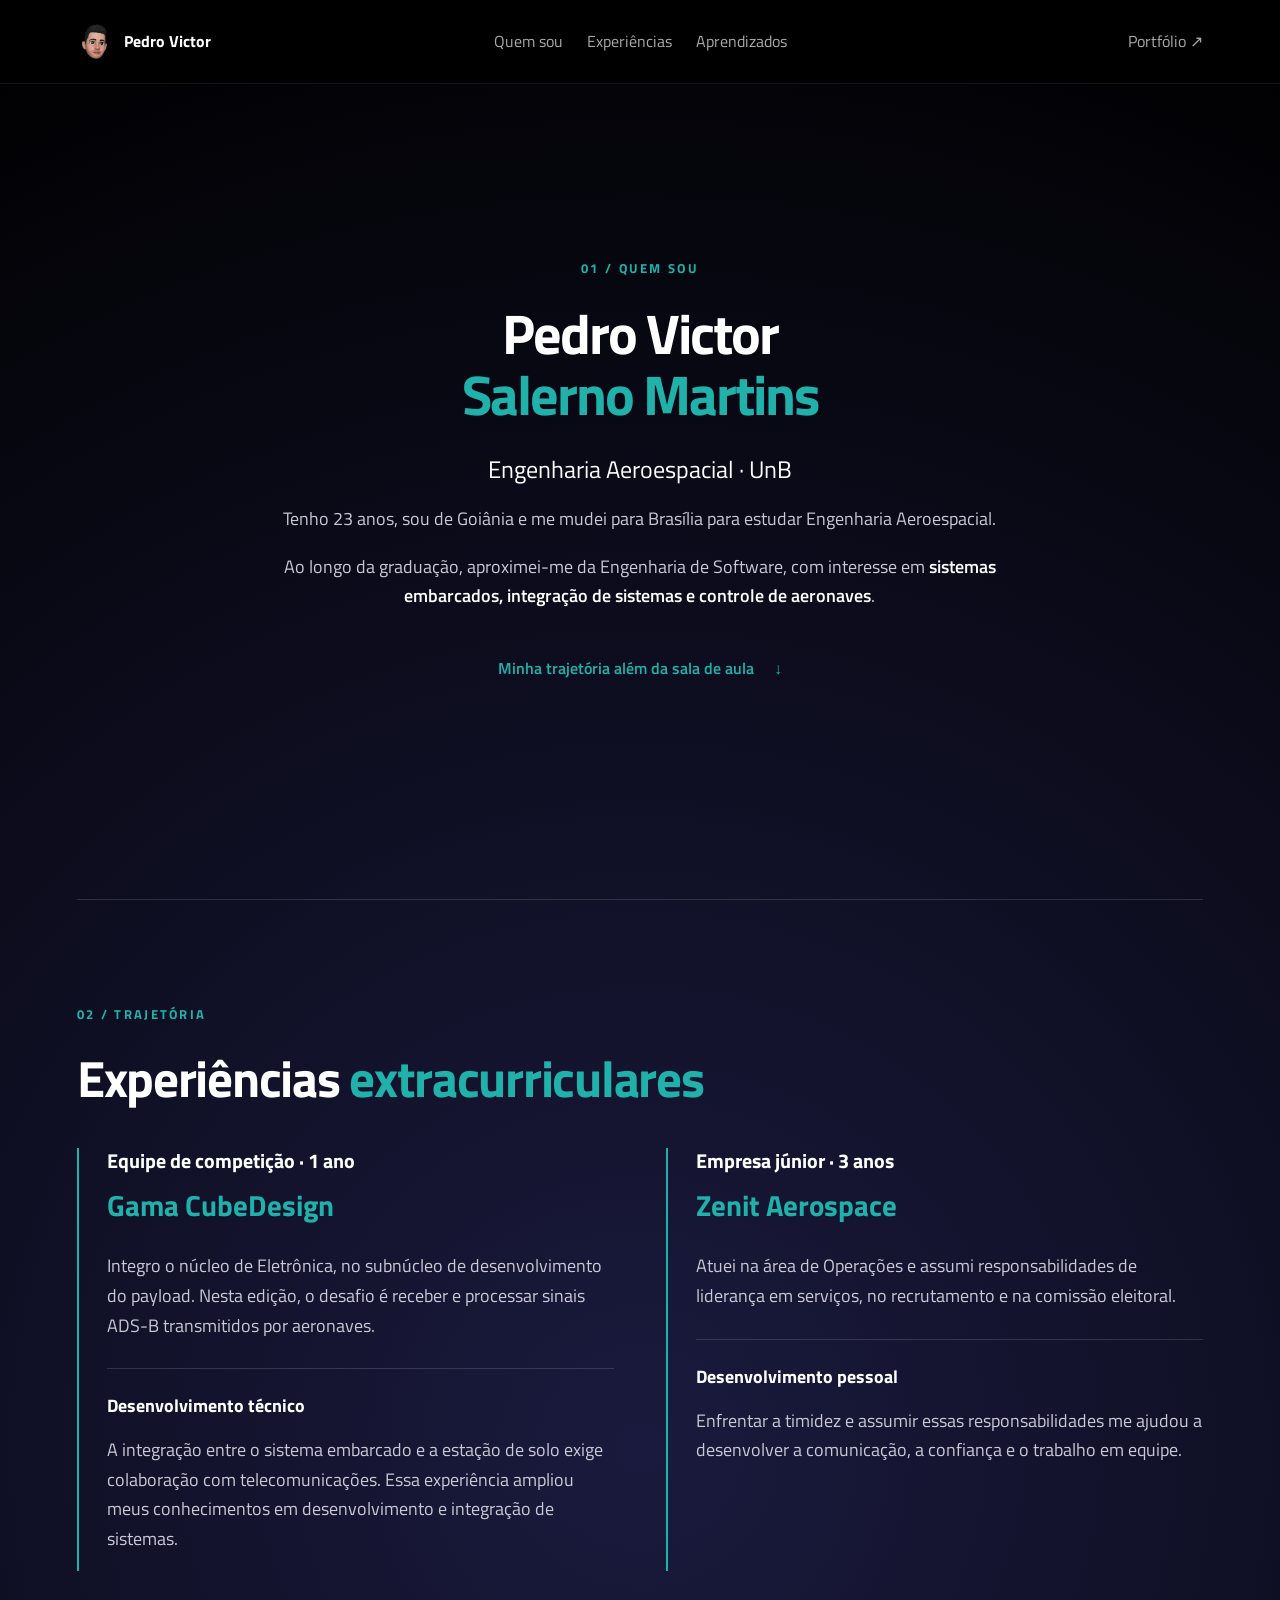
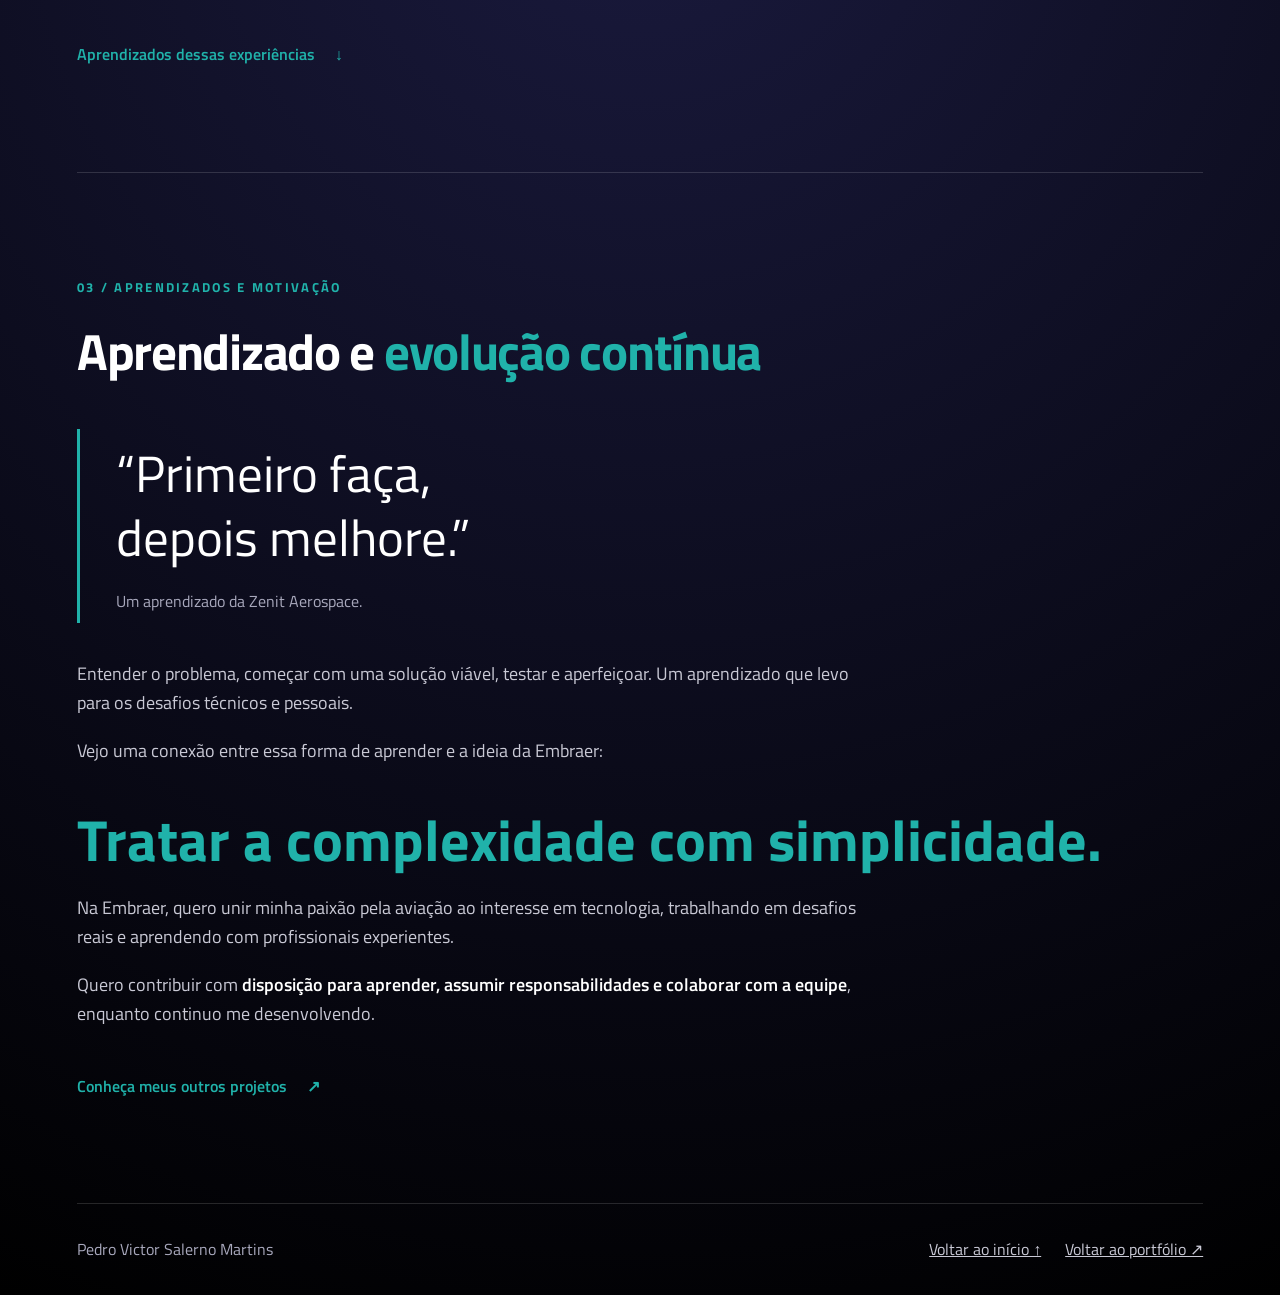
==== commit d11e4104: "Expand interests in software engineering" ====
--- a/apresentacao.html
+++ b/apresentacao.html
@@ -18,7 +18,7 @@
 <h1 id="title">Pedro Victor<br><span>Salerno Martins</span></h1>
 <p class="lead">Engenharia Aeroespacial · UnB</p>
 <p>Tenho 23 anos, sou de Goiânia e me mudei para Brasília para estudar Engenharia Aeroespacial.</p>
-<p>Ao longo da graduação, aproximei-me da Engenharia de Software, com interesse em <strong>sistemas embarcados e integração de sistemas</strong>.</p>
+<p>Ao longo da graduação, aproximei-me da Engenharia de Software, com interesse em <strong>sistemas embarcados, integração de sistemas e controle de aeronaves</strong>.</p>
 <a class="next" href="#trajetoria">Minha trajetória além da sala de aula <span aria-hidden="true">↓</span></a>
 </div>
 </section>
@@ -61,4 +61,4 @@
 <a class="next" href="index.html#projetos">Conheça meus outros projetos <span aria-hidden="true">↗</span></a>
 </section>
 </main><footer class="presentation-footer"><p>Pedro Victor Salerno Martins</p><a href="#quem-sou">Voltar ao início ↑</a><a href="index.html">Voltar ao portfólio ↗</a></footer>
-</body></html>+</body></html>
